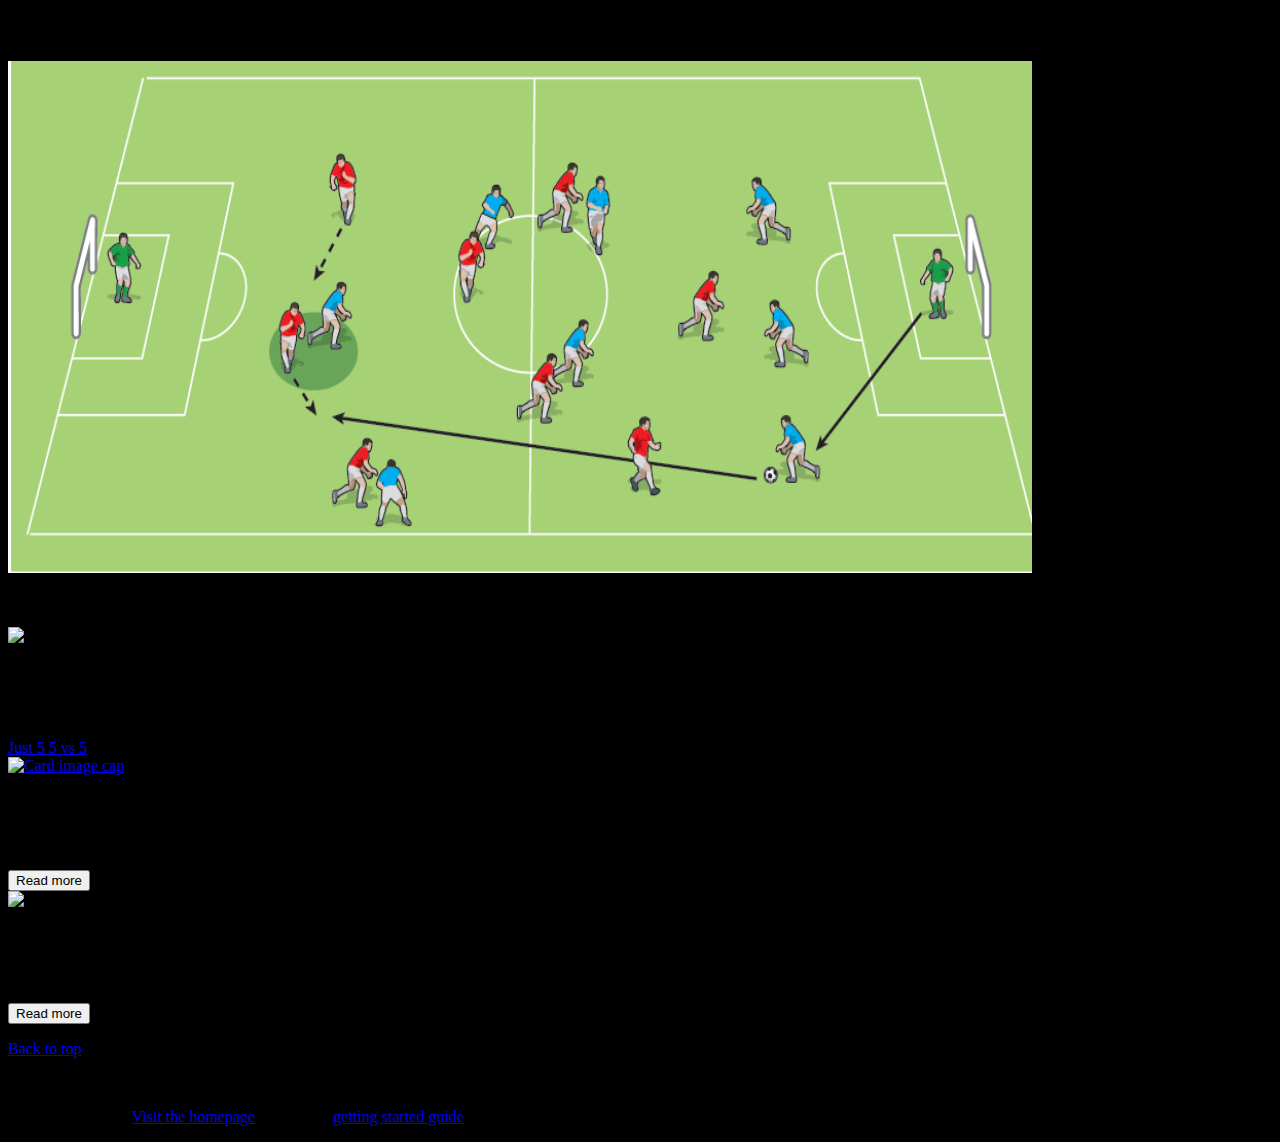
==== index.html @ 86d7a678 "5vs" ====
<!doctype html>
<html lang="en">
  <head>
    <meta charset="utf-8">
    <meta name="viewport" content="width=device-width, initial-scale=1, shrink-to-fit=no">
    <meta name="description" content="">
    <meta name="author" content="">
    <link rel="icon" href="../../../../favicon.ico">
    <link rel="stylesheet" type="text/css" href="style2.css">

    <title>Soccer white board</title>

    <!-- Bootstrap core CSS -->
    <link href="../../dist/css/bootstrap.min.css" rel="stylesheet">
    <link rel="stylesheet" href="https://stackpath.bootstrapcdn.com/bootstrap/4.1.3/css/bootstrap.min.css" integrity="sha384-MCw98/SFnGE8fJT3GXwEOngsV7Zt27NXFoaoApmYm81iuXoPkFOJwJ8ERdknLPMO" crossorigin="anonymous">


    <!-- Custom styles for this template -->
    <link href="album.css" rel="stylesheet">
  </head>

  <body>

    <header>
      <!--Jumbotron-->
<div class="jumbotron text-center">

    <!--Title-->
    <h4 class="card-title font-bold pb-2"><strong>Football whiteboard</strong></h4>

    <!--Card image-->
    <div class="view overlay my-4">
        <img src="img/tactics.jpg" class="img-fluid" alt="">
        <a href="#">
            <div class="mask rgba-white-slight"></div>
        </a>
    </div>

    <p class="card-text">Easiest and fastest way to show your players where you want them to move.
    </p>

</div>
<!--Jumbotron-->

      </section>
<!-- Card deck -->
<div class="card-deck">

  <!-- Card -->
  <div class="card mb-4">

    <!--Card image-->
    <div class="view overlay">
      <img class="card-img-top" src="https://encrypted-tbn0.gstatic.com/images?q=tbn:ANd9GcTGLnJday0xDhKRyWWDQ8ttmg8PtxyTYrBXuRL_q0SldrXRK7fo" alt="Card image cap">
      <a href="5.html">
        <div class="mask rgba-white-slight"></div>
      </a>
    </div>

    <!--Card content-->
    <div class="card-body">

      <!--Title-->
      <h4 class="card-title">5 players white board</h4>
      <!--Text-->
      <p class="card-text">Pick to show either just your team or both.</p>
      <!-- Provides extra visual weight and identifies the primary action in a set of buttons -->
      <a href="5.html" type="button" class="btn btn-light-blue btn-md" class="button">Just 5</button>
              <a href="5v5.html" type="button" class="btn btn-light-blue btn-md">5 vs 5</button>



    </div>

  </div>
  <!-- Card -->

  <!-- Card -->
  <div class="card mb-4">

    <!--Card image-->
    <div class="view overlay">
      <img class="card-img-top" src="https://mdbootstrap.com/img/Photos/Others/images/14.jpg" alt="Card image cap">
      <a href="#!">
        <div class="mask rgba-white-slight"></div>
      </a>
    </div>

    <!--Card content-->
    <div class="card-body">

      <!--Title-->
      <h4 class="card-title">Card title</h4>
      <!--Text-->
      <p class="card-text">Some quick example text to build on the card title and make up the bulk of the card's content.</p>
      <!-- Provides extra visual weight and identifies the primary action in a set of buttons -->
      <button type="button" class="btn btn-light-blue btn-md">Read more</button>

    </div>

  </div>
  <!-- Card -->

  <!-- Card -->
  <div class="card mb-4">

    <!--Card image-->
    <div class="view overlay">
      <img class="card-img-top" src="https://mdbootstrap.com/img/Photos/Others/images/15.jpg" alt="Card image cap">
      <a href="#!">
        <div class="mask rgba-white-slight"></div>
      </a>
    </div>

    <!--Card content-->
    <div class="card-body">

      <!--Title-->
      <h4 class="card-title">Card title</h4>
      <!--Text-->
      <p class="card-text">Some quick example text to build on the card title and make up the bulk of the card's content.</p>
      <!-- Provides extra visual weight and identifies the primary action in a set of buttons -->
      <button type="button" class="btn btn-light-blue btn-md">Read more</button>

    </div>

  </div>
  <!-- Card -->

</div>
<!-- Card deck -->
      
    </main>

    <footer class="text-muted">
      <div class="container">
        <p class="float-right">
          <a href="#">Back to top</a>
        </p>
        <p>Album example is &copy; Bootstrap, but please download and customize it for yourself!</p>
        <p>New to Bootstrap? <a href="../../">Visit the homepage</a> or read our <a href="../../getting-started/">getting started guide</a>.</p>
      </div>
    </footer>

    <!-- Bootstrap core JavaScript
    ================================================== -->
    <!-- Placed at the end of the document so the pages load faster -->
    <script src="https://code.jquery.com/jquery-3.3.1.slim.min.js" integrity="sha384-q8i/X+965DzO0rT7abK41JStQIAqVgRVzpbzo5smXKp4YfRvH+8abtTE1Pi6jizo" crossorigin="anonymous"></script>
<script src="https://cdnjs.cloudflare.com/ajax/libs/popper.js/1.14.3/umd/popper.min.js" integrity="sha384-ZMP7rVo3mIykV+2+9J3UJ46jBk0WLaUAdn689aCwoqbBJiSnjAK/l8WvCWPIPm49" crossorigin="anonymous"></script>
<script src="https://stackpath.bootstrapcdn.com/bootstrap/4.1.3/js/bootstrap.min.js" integrity="sha384-ChfqqxuZUCnJSK3+MXmPNIyE6ZbWh2IMqE241rYiqJxyMiZ6OW/JmZQ5stwEULTy" crossorigin="anonymous"></script>
    <script src="https://code.jquery.com/jquery-3.3.1.slim.min.js" integrity="sha384-q8i/X+965DzO0rT7abK41JStQIAqVgRVzpbzo5smXKp4YfRvH+8abtTE1Pi6jizo" crossorigin="anonymous"></script>
    <script>window.jQuery || document.write('<script src="../../assets/js/vendor/jquery-slim.min.js"><\/script>')</script>
    <script src="../../assets/js/vendor/popper.min.js"></script>
    <script src="../../dist/js/bootstrap.min.js"></script>
    <script src="../../assets/js/vendor/holder.min.js"></script>
  </body>
</html>
---- style2.css ----
body {
	background-color: black;
  background-size: cover;
}
#jumbo {
	background-image: url(img/white.jpg);
	background-size: cover;
	background-repeat: no-repeat;
}
.display-4, .lead {
	color: white;
	text-align: center;
}
.button {
	margin: 10%;
}
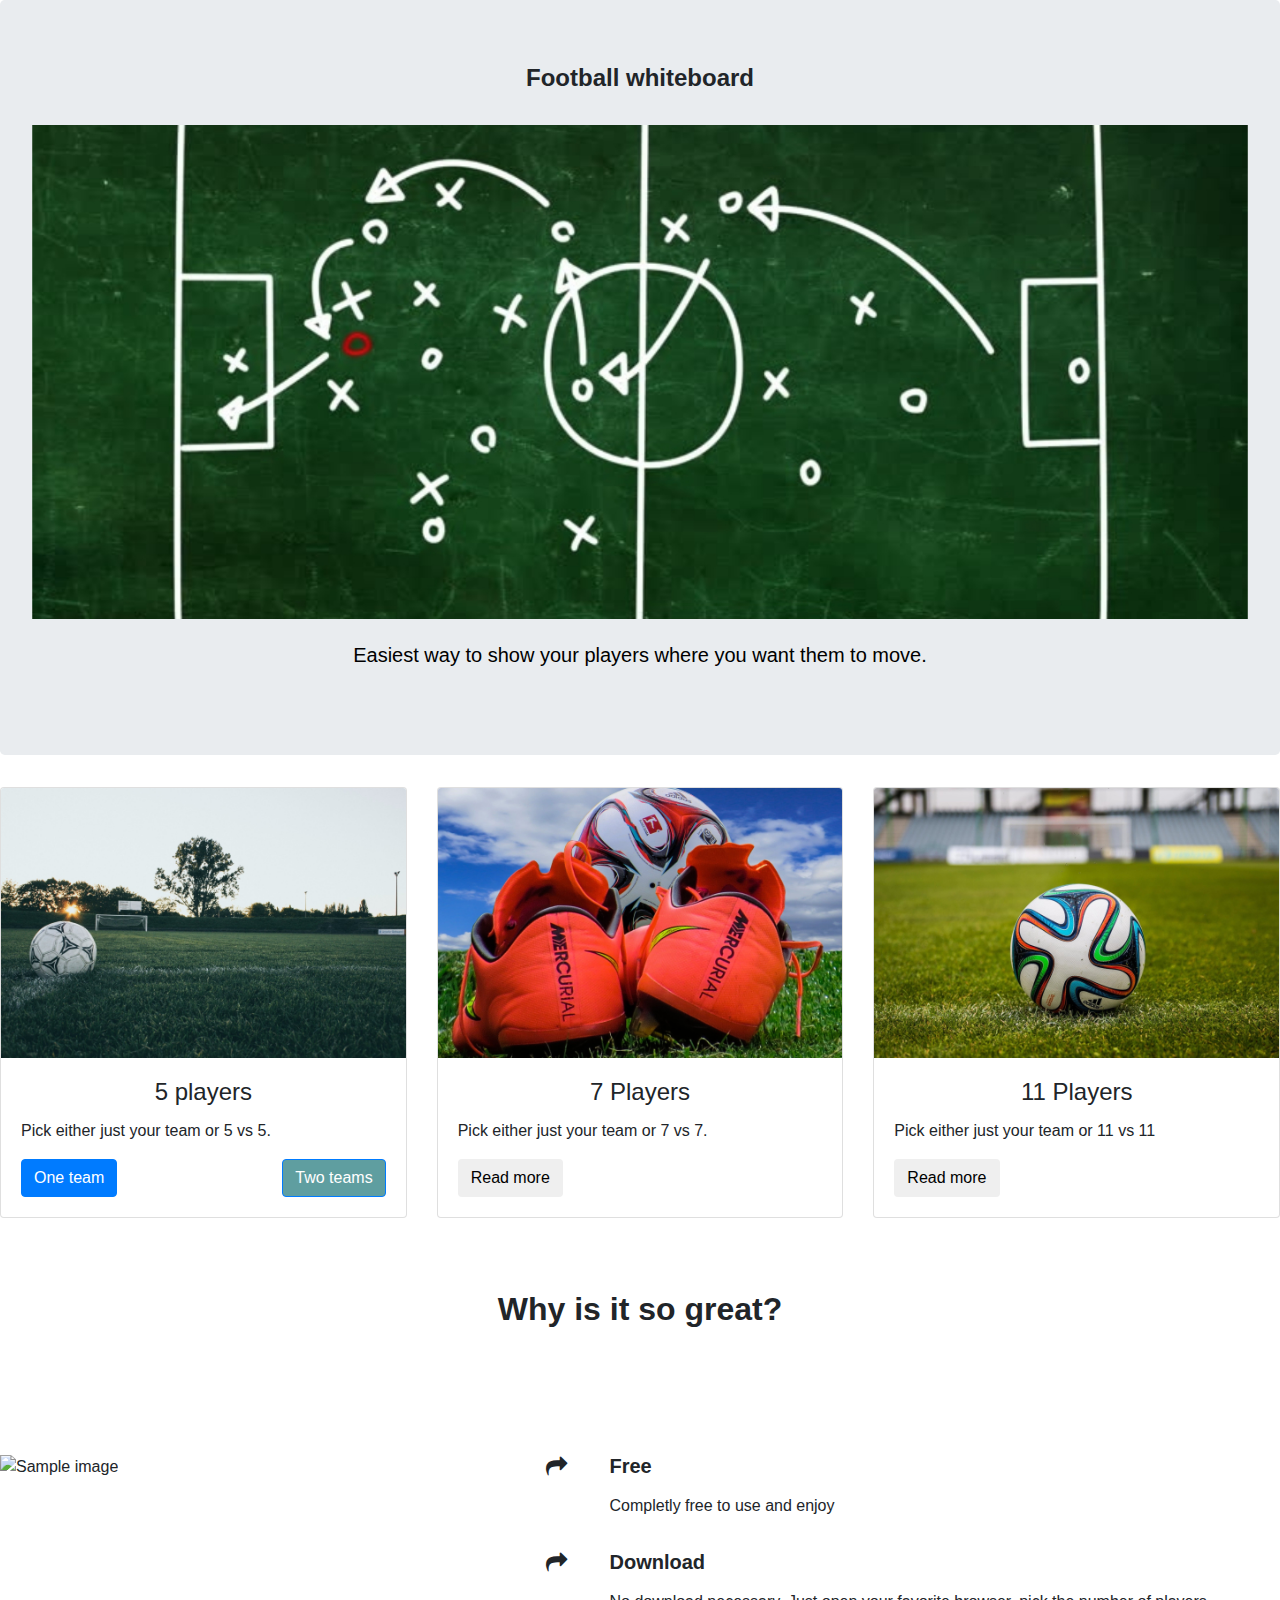
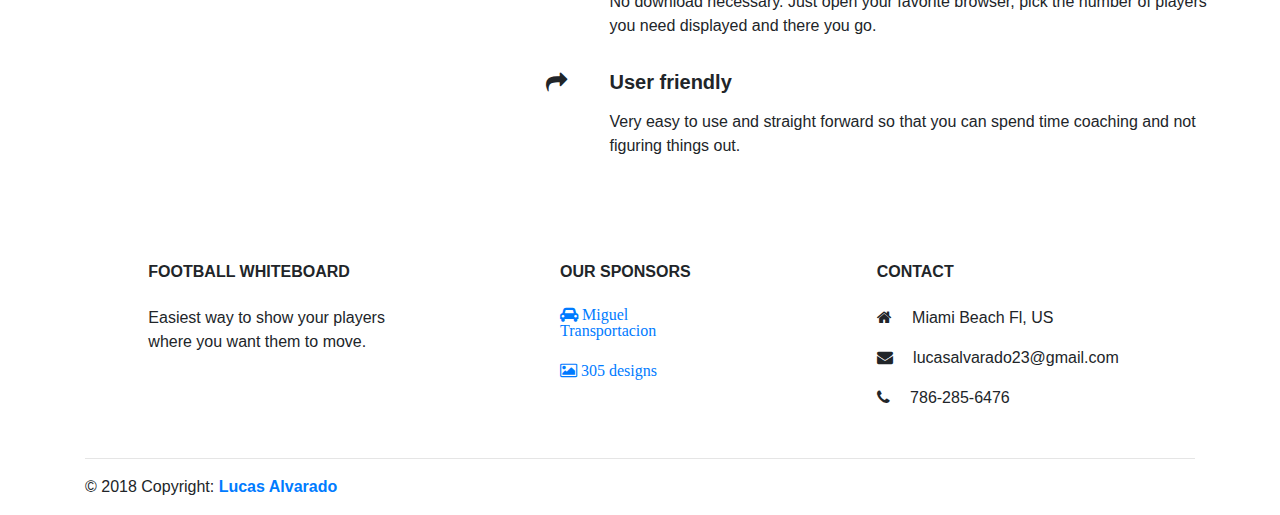
==== commit f64c7330: "index finished" ====
--- a/index.html
+++ b/index.html
@@ -9,6 +9,12 @@
     <meta name="author" content="">
     <link rel="icon" href="../../../../favicon.ico">
     <link rel="stylesheet" type="text/css" href="style2.css">
+    <!-- Font Awesome -->
+<link rel="stylesheet" href="https://maxcdn.bootstrapcdn.com/font-awesome/4.7.0/css/font-awesome.min.css">
+<!-- Bootstrap core CSS -->
+<link href="https://cdnjs.cloudflare.com/ajax/libs/twitter-bootstrap/4.1.3/css/bootstrap.min.css" rel="stylesheet">
+<!-- Material Design Bootstrap -->
+<link href="https://cdnjs.cloudflare.com/ajax/libs/mdbootstrap/4.5.9/css/mdb.min.css" rel="stylesheet">
 
     <title>Soccer white board</title>
 
@@ -23,28 +29,25 @@
 
   <body>
 
-    <header>
-      <!--Jumbotron-->
+    <!--Jumbotron-->
 <div class="jumbotron text-center">
 
-    <!--Title-->
-    <h4 class="card-title font-bold pb-2"><strong>Football whiteboard</strong></h4>
-
-    <!--Card image-->
-    <div class="view overlay my-4">
-        <img src="img/tactics.jpg" class="img-fluid" alt="">
-        <a href="#">
-            <div class="mask rgba-white-slight"></div>
-        </a>
-    </div>
-
-    <p class="card-text">Easiest and fastest way to show your players where you want them to move.
-    </p>
-
-</div>
-<!--Jumbotron-->
-
-      </section>
+        <!--Title-->
+        <h4 class="card-title font-bold pb-2"><strong>Football whiteboard</strong></h4>
+    
+        <!--Card image-->
+        <div class="view overlay my-4">
+            <img src="img/top3.jpg" class="img-fluid" alt="">
+            <a href="#">
+                <div class="mask rgba-white-slight"></div>
+            </a>
+        </div>
+    
+        <h5 class="font-bold mb-4" id="description">Easiest way to show your players where you want them to move.</h5>
+    
+    
+    </div>
+    <!--Jumbotron-->
 <!-- Card deck -->
 <div class="card-deck">
 
@@ -52,8 +55,8 @@
   <div class="card mb-4">
 
     <!--Card image-->
-    <div class="view overlay">
-      <img class="card-img-top" src="https://encrypted-tbn0.gstatic.com/images?q=tbn:ANd9GcTGLnJday0xDhKRyWWDQ8ttmg8PtxyTYrBXuRL_q0SldrXRK7fo" alt="Card image cap">
+    <div  class="img-fluid" alt="Responsive image">
+      <img class="card-img-top" src="img/5vs5.jpg" alt="Card image cap">
       <a href="5.html">
         <div class="mask rgba-white-slight"></div>
       </a>
@@ -63,14 +66,13 @@
     <div class="card-body">
 
       <!--Title-->
-      <h4 class="card-title">5 players white board</h4>
+      <h4 class="card-title">5 players</h4>
       <!--Text-->
-      <p class="card-text">Pick to show either just your team or both.</p>
+      <p class="card-text">Pick either just your team or 5 vs 5.</p>
       <!-- Provides extra visual weight and identifies the primary action in a set of buttons -->
-      <a href="5.html" type="button" class="btn btn-light-blue btn-md" class="button">Just 5</button>
-              <a href="5v5.html" type="button" class="btn btn-light-blue btn-md">5 vs 5</button>
-
-
+      <a href="5.html" button type="button" class="btn btn-primary">One team</a>
+      <a href="5v5.html" button type="button" class="btn btn-primary" id="vs">Two teams</a>
+      
 
     </div>
 
@@ -82,7 +84,7 @@
 
     <!--Card image-->
     <div class="view overlay">
-      <img class="card-img-top" src="https://mdbootstrap.com/img/Photos/Others/images/14.jpg" alt="Card image cap">
+      <img class="card-img-top" src="img/zapa.jpg" alt="Card image cap">
       <a href="#!">
         <div class="mask rgba-white-slight"></div>
       </a>
@@ -92,9 +94,9 @@
     <div class="card-body">
 
       <!--Title-->
-      <h4 class="card-title">Card title</h4>
+      <h4 class="card-title">7 Players</h4>
       <!--Text-->
-      <p class="card-text">Some quick example text to build on the card title and make up the bulk of the card's content.</p>
+      <p class="card-text">Pick either just your team or 7 vs 7.</p>
       <!-- Provides extra visual weight and identifies the primary action in a set of buttons -->
       <button type="button" class="btn btn-light-blue btn-md">Read more</button>
 
@@ -108,7 +110,7 @@
 
     <!--Card image-->
     <div class="view overlay">
-      <img class="card-img-top" src="https://mdbootstrap.com/img/Photos/Others/images/15.jpg" alt="Card image cap">
+      <img class="card-img-top" src="img/pelota.jpg" alt="Card image cap">
       <a href="#!">
         <div class="mask rgba-white-slight"></div>
       </a>
@@ -118,9 +120,9 @@
     <div class="card-body">
 
       <!--Title-->
-      <h4 class="card-title">Card title</h4>
+      <h4 class="card-title">11 Players</h4>
       <!--Text-->
-      <p class="card-text">Some quick example text to build on the card title and make up the bulk of the card's content.</p>
+      <p class="card-text">Pick either just your team or 11 vs 11</p>
       <!-- Provides extra visual weight and identifies the primary action in a set of buttons -->
       <button type="button" class="btn btn-light-blue btn-md">Read more</button>
 
@@ -131,18 +133,173 @@
 
 </div>
 <!-- Card deck -->
-      
     </main>
-
-    <footer class="text-muted">
-      <div class="container">
-        <p class="float-right">
-          <a href="#">Back to top</a>
-        </p>
-        <p>Album example is &copy; Bootstrap, but please download and customize it for yourself!</p>
-        <p>New to Bootstrap? <a href="../../">Visit the homepage</a> or read our <a href="../../getting-started/">getting started guide</a>.</p>
-      </div>
-    </footer>
+</section>
+<!-- Section: Features v.3 -->
+<section class="my-5">
+
+        <!-- Section heading -->
+        <h2 class="h1-responsive font-weight-bold text-center my-5">Why is it so great?</h2>
+        <!-- Section description -->
+        <p class="lead grey-text text-center w-responsive mx-auto mb-5">Football whiteboard was tested by many coaches in different ages and categories.</p>
+      
+        <!-- Grid row -->
+        <div class="row">
+      
+          <!-- Grid column -->
+          <div class="col-lg-5 text-center text-lg-left">
+            <img  class="img-fluid" src="https://images.pexels.com/photos/583846/pexels-photo-583846.jpeg?auto=compress&cs=tinysrgb&dpr=2&h=750&w=1260" alt="Sample image">
+          </div>
+          <!-- Grid column -->
+      
+          <!-- Grid column -->
+          <div class="col-lg-7">
+      
+            <!-- Grid row -->
+            <div class="row mb-3">
+      
+              <!-- Grid column -->
+              <div class="col-1">
+                <i class="fa fa-mail-forward fa-lg indigo-text"></i>
+              </div>
+              <!-- Grid column -->
+      
+              <!-- Grid column -->
+              <div class="col-xl-10 col-md-11 col-10">
+                <h5 class="font-weight-bold mb-3">Free</h5>
+                <p class="grey-text">Completly free to use and enjoy</p>
+              </div>
+              <!-- Grid column -->
+      
+            </div>
+            <!-- Grid row -->
+      
+            <!-- Grid row -->
+            <div class="row mb-3">
+      
+              <!-- Grid column -->
+              <div class="col-1">
+                <i class="fa fa-mail-forward fa-lg indigo-text"></i>
+              </div>
+              <!-- Grid column -->
+      
+              <!-- Grid column -->
+              <div class="col-xl-10 col-md-11 col-10">
+                <h5 class="font-weight-bold mb-3">Download</h5>
+                <p class="grey-text"> No download necessary. Just open your favorite browser, pick the number of players you need displayed and there you go.</p>
+              </div>
+              <!-- Grid column -->
+      
+            </div>
+            <!-- Grid row -->
+      
+            <!--Grid row-->
+            <div class="row">
+      
+              <!-- Grid column -->
+              <div class="col-1">
+                <i class="fa fa-mail-forward fa-lg indigo-text"></i>
+              </div>
+              <!-- Grid column -->
+      
+              <!-- Grid column -->
+              <div class="col-xl-10 col-md-11 col-10">
+                <h5 class="font-weight-bold mb-3">User friendly</h5>
+                <p class="grey-text mb-0">Very easy to use and straight forward so that you can spend time coaching and not figuring things out.</p>
+              </div>
+              <!-- Grid column -->
+      
+            </div>
+            <!--Grid row-->
+      
+          </div>
+          <!--Grid column-->
+      
+        </div>
+        <!-- Grid row -->
+      
+      </section>
+      <!-- Section: Features v.3 -->
+
+
+    <!-- Footer -->
+<footer class="page-footer font-small mdb-color pt-4">
+
+        <!-- Footer Links -->
+        <div class="container text-center text-md-left">
+    
+          <!-- Footer links -->
+          <div class="row text-center text-md-left mt-3 pb-3">
+    
+            <!-- Grid column -->
+            <div class="col-md-3 col-lg-3 col-xl-3 mx-auto mt-3">
+              <h6 class="text-uppercase mb-4 font-weight-bold">Football whiteboard</h6>
+              <p>Easiest way to show your players where you want them to move.</p>
+            </div>
+            <!-- Grid column -->
+    
+            <hr class="w-100 clearfix d-md-none">
+    
+    
+            <!-- Grid column -->
+            <div class="col-md-3 col-lg-2 col-xl-2 mx-auto mt-3">
+              <h6 class="text-uppercase mb-4 font-weight-bold">Our sponsors</h6>
+              <p>
+                <a href="https://migueltransportacion.com/" class="fa fa-automobile"> Miguel Transportacion</a>
+              </p>
+              <p>
+                <a href="http://305designs.com/" class="fa fa-image"> 305 designs</a>
+              </p>
+            </div>
+    
+            <!-- Grid column -->
+            <hr class="w-100 clearfix d-md-none">
+    
+            <!-- Grid column -->
+            <div class="col-md-4 col-lg-3 col-xl-3 mx-auto mt-3">
+              <h6 class="text-uppercase mb-4 font-weight-bold">Contact</h6>
+              <p>
+                <i class="fa fa-home mr-3"></i> Miami Beach Fl, US</p>
+              <p>
+                <i class="fa fa-envelope mr-3"></i> lucasalvarado23@gmail.com</p>
+              <p>
+                <i class="fa fa-phone mr-3"></i> 786-285-6476</p>
+            </div>
+            <!-- Grid column -->
+    
+          </div>
+          <!-- Footer links -->
+    
+          <hr>
+    
+          <!-- Grid row -->
+          <div class="row d-flex align-items-center">
+    
+            <!-- Grid column -->
+            <div class="col-md-7 col-lg-8">
+    
+              <!--Copyright-->
+              <p class="text-center text-md-left">© 2018 Copyright:
+                <a href="https://lucasportfolio.com">
+                  <strong> Lucas Alvarado</strong>
+                </a>
+              </p>
+    
+            </div>
+            <!-- Grid column -->
+    
+            <!-- Grid column -->
+            <div class="col-md-5 col-lg-4 ml-lg-0">
+    
+    
+          </div>
+          <!-- Grid row -->
+    
+        </div>
+        <!-- Footer Links -->
+    
+      </footer>
+      <!-- Footer -->
 
     <!-- Bootstrap core JavaScript
     ================================================== -->
@@ -155,5 +312,13 @@
     <script src="../../assets/js/vendor/popper.min.js"></script>
     <script src="../../dist/js/bootstrap.min.js"></script>
     <script src="../../assets/js/vendor/holder.min.js"></script>
+    <!-- JQuery -->
+<script type="text/javascript" src="https://cdnjs.cloudflare.com/ajax/libs/jquery/3.3.1/jquery.min.js"></script>
+<!-- Bootstrap tooltips -->
+<script type="text/javascript" src="https://cdnjs.cloudflare.com/ajax/libs/popper.js/1.13.0/umd/popper.min.js"></script>
+<!-- Bootstrap core JavaScript -->
+<script type="text/javascript" src="https://cdnjs.cloudflare.com/ajax/libs/twitter-bootstrap/4.1.3/js/bootstrap.min.js"></script>
+<!-- MDB core JavaScript -->
+<script type="text/javascript" src="https://cdnjs.cloudflare.com/ajax/libs/mdbootstrap/4.5.9/js/mdb.min.js"></script>
   </body>
 </html>
--- a/style2.css
+++ b/style2.css
@@ -14,3 +14,19 @@
 .button {
 	margin: 10%;
 }
+h4{
+  text-align: center;
+}
+#vs {
+	float: right;
+	background-color: cadetblue;
+}
+#description {
+	color: black;
+}
+.btn-primary {
+	background-color: cornflowerblue;
+}
+strong {
+	text-align: center;
+}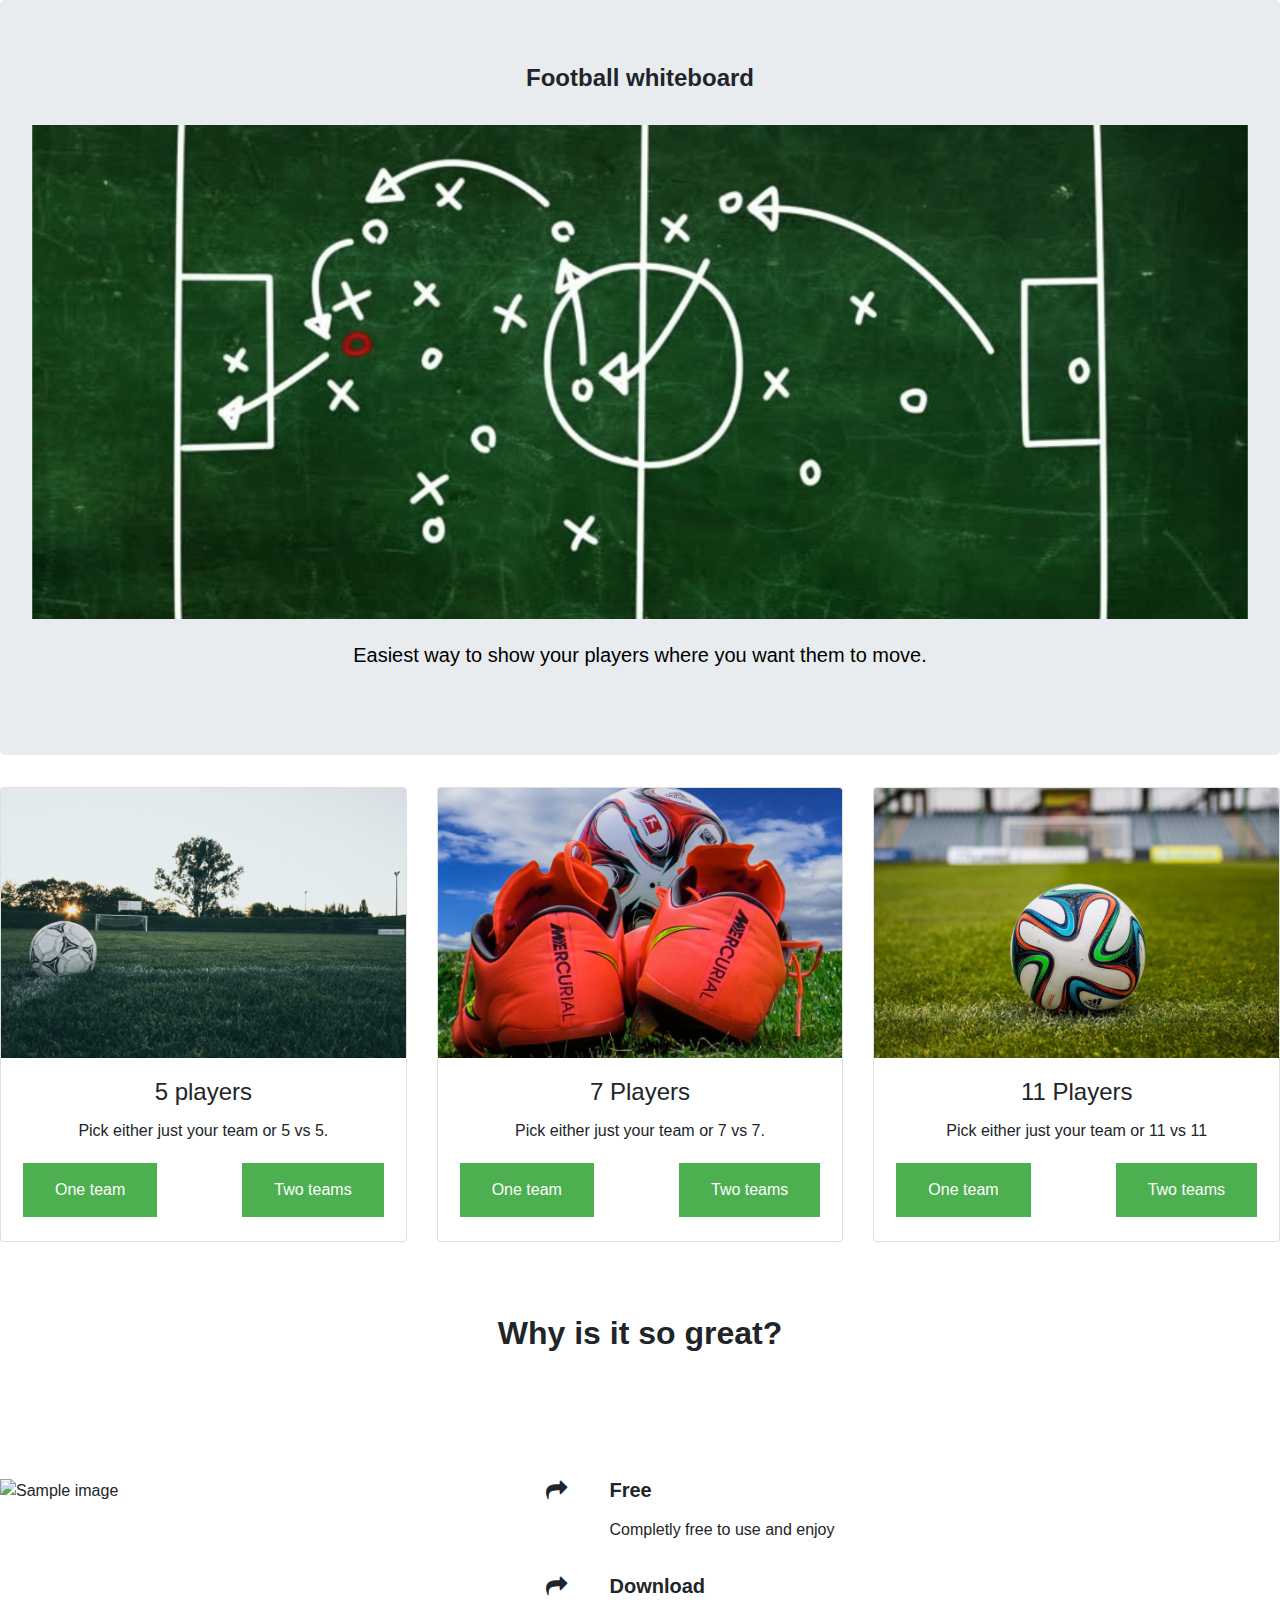
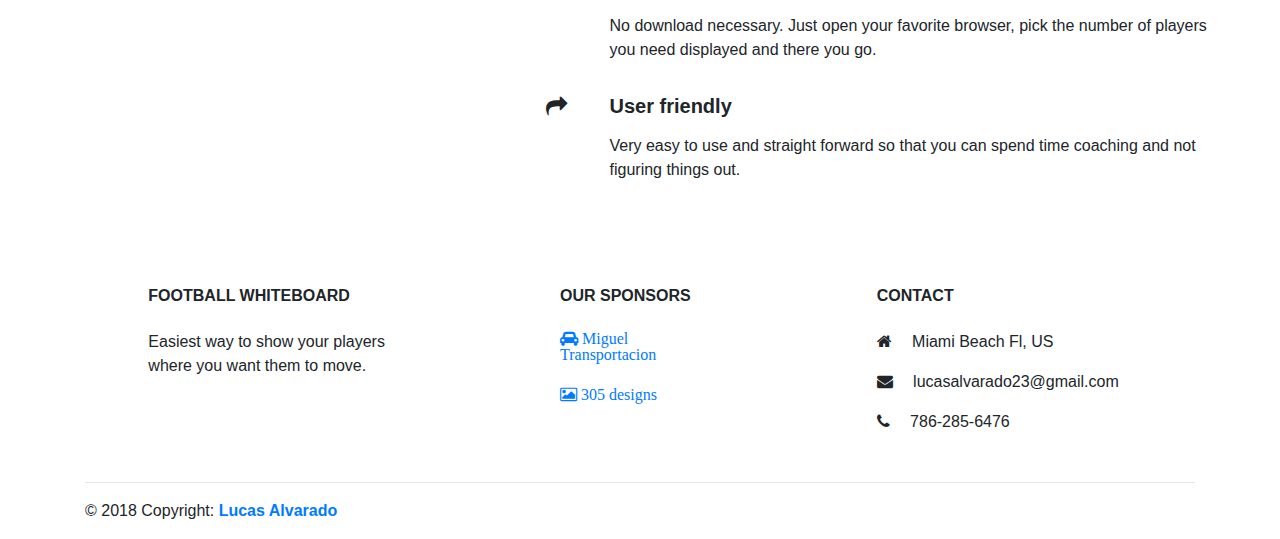
==== commit e9def9d7: "7vs7" ====
--- a/index.html
+++ b/index.html
@@ -70,9 +70,8 @@
       <!--Text-->
       <p class="card-text">Pick either just your team or 5 vs 5.</p>
       <!-- Provides extra visual weight and identifies the primary action in a set of buttons -->
-      <a href="5.html" button type="button" class="btn btn-primary">One team</a>
-      <a href="5v5.html" button type="button" class="btn btn-primary" id="vs">Two teams</a>
-      
+      <a href="5.html" class="button">One team</a>
+      <a href="5vs.html" class="button"  style="float: right;">Two teams</a>      
 
     </div>
 
@@ -98,7 +97,8 @@
       <!--Text-->
       <p class="card-text">Pick either just your team or 7 vs 7.</p>
       <!-- Provides extra visual weight and identifies the primary action in a set of buttons -->
-      <button type="button" class="btn btn-light-blue btn-md">Read more</button>
+      <a href="7.html" class="button">One team</a>
+      <a href="7vs7.html" class="button"  style="float: right;">Two teams</a> 
 
     </div>
 
@@ -124,7 +124,8 @@
       <!--Text-->
       <p class="card-text">Pick either just your team or 11 vs 11</p>
       <!-- Provides extra visual weight and identifies the primary action in a set of buttons -->
-      <button type="button" class="btn btn-light-blue btn-md">Read more</button>
+      <a href="5.html" class="button">One team</a>
+      <a href="5vs.html" class="button"  style="float: right;">Two teams</a> 
 
     </div>
 
--- a/style2.css
+++ b/style2.css
@@ -24,9 +24,21 @@
 #description {
 	color: black;
 }
-.btn-primary {
-	background-color: cornflowerblue;
+.button {
+	background-color: #4CAF50;
+	border: none;
+	color: white;
+	padding: 15px 32px;
+	text-align: center;
+	text-decoration: none;
+	display: inline-block;
+	font-size: 16px;
+	margin: 4px 2px;
+	cursor: pointer;
 }
 strong {
 	text-align: center;
+}
+.card-text{
+	text-align: center;
 }